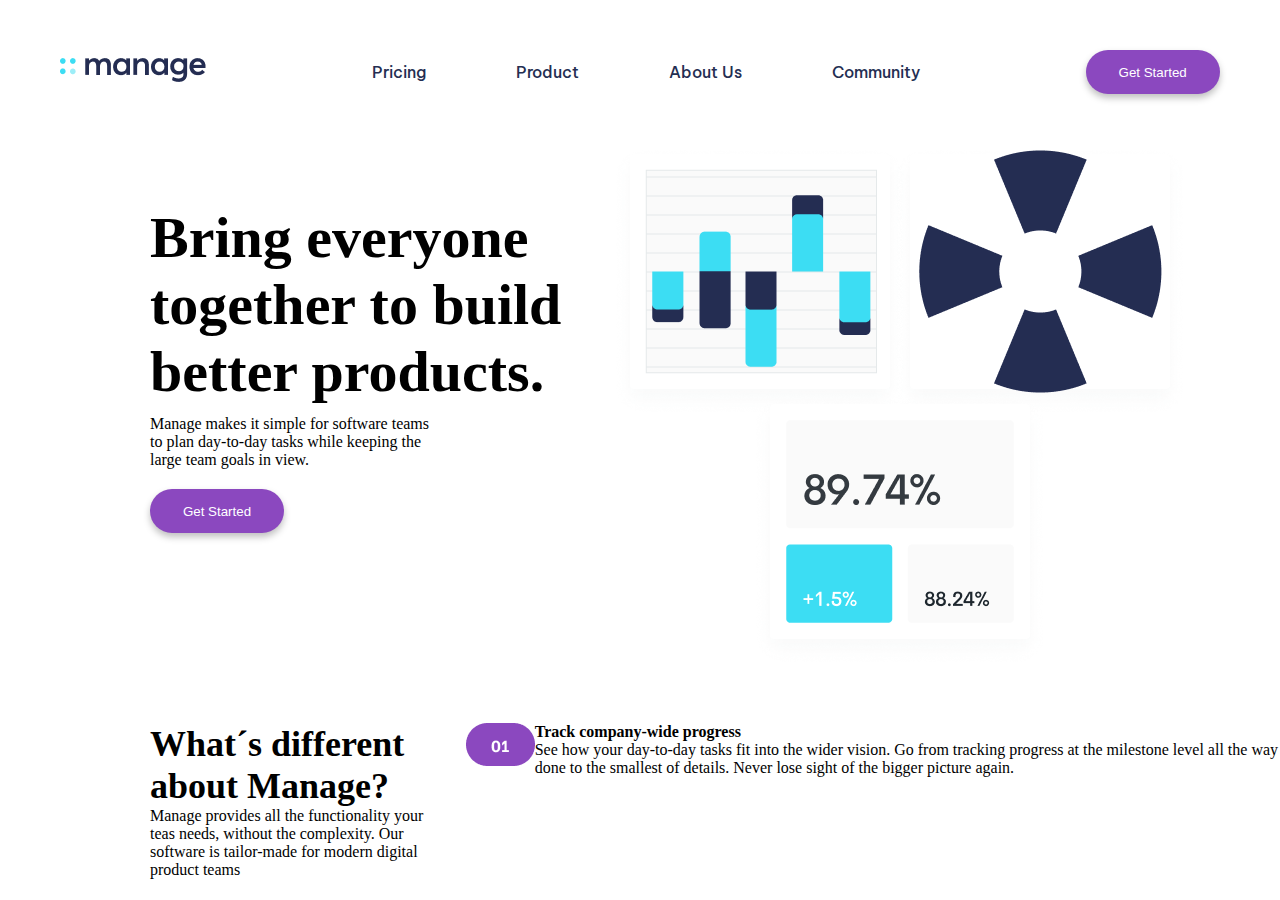
==== htmlexam/index.html @ b89f194b "examen html" ====
<!DOCTYPE html>
<html lang="en">
<head>
    <meta charset="UTF-8">
    <meta http-equiv="X-UA-Compatible" content="IE=edge">
    <meta name="viewport" content="width=device-width, initial-scale=1.0">
    <link rel="stylesheet" href="css/style.css">

    <link rel="preconnect" href="https://fonts.googleapis.com">
    <link rel="preconnect" href="https://fonts.gstatic.com" crossorigin>
    <link href="https://fonts.googleapis.com/css2?family=Be+Vietnam+Pro:ital,wght@1,200&display=swap" rel="stylesheet">
   

    <title>Document</title>
</head>
<body>
         
     <header class="container-flex">
          <div>
              <img src="img/Logo.png" alt="logo-manage">   
          </div>
         
          <nav>
            <ul class="flex-list">
                <li><a href="#">Pricing</a></li>
                <li><a href="#">Product</a></li>
                <li><a href="#">About Us</a></li>
                <li><a href="#">Community</a></li>
            </ul>
          </nav>


          <button class="btn-estilo btn" type="submit">Get Started</button>

    </header>

    <main>
           <section class="cont-principal flex-container">
             
            <div class="contenedor-1">
                <h2>Bring everyone <br>
                    together to build <br>
                    better products.</h2>
    
                   <p> Manage makes it simple for software teams <br>
                    to plan day-to-day tasks while keeping the  <br>
                    large team goals in view. </p> 


                    <button class="btn-estilo btn-2" type="submit">Get Started</button>

            </div>    
     
                
          
        

                <div class="img">
                    <img src="./img/Ilustracion.png" alt="img-principal">
                </div>


           </section>
           



        <section class="flex-container">
                    

            <div class="cont-sec-1">
              <h3>What´s different about
                Manage?</h3>

                <p>Manage provides all the functionality your <br>
                    teas needs, without the complexity. Our <br> software is tailor-made for modern digital product teams</p>
            </div>
              

            <div class="listas flex-1">
             <div>
                <img src="./img/btn-1.png" alt="">
            </div>

            <div id="texto-tipo" >
                <h4>Track company-wide progress</h4>
                <p>
                    See how your day-to-day tasks fit into the wider vision. Go from tracking progress at the milestone level all the way done to the smallest of details. Never lose sight of the bigger picture again.
                </p>
 
            </div>


            


          
      

            </div>
           





                
             





 
       









           </section>
            

          

























      
        

    </main>




</body>
</html>
---- htmlexam/css/style.css ----
*{
     margin:0;
     padding: 0;
     box-sizing: border-box;

     
   
}



.container-flex{
  display: flex;
  justify-content: space-around;
  align-items: center;
  margin-top: 50px;
    
}

.flex-list{
    display: flex;
    list-style: none;
    
}

.flex-list li a{
    text-decoration: none;
    margin:  45px;
    color:#242E52;
    
    font-family: 'Be Vietnam Pro', sans-serif;
    font-style: normal;
    font-weight: 500;

    
    
}


.btn-estilo{
    width: 134px;
    height: 44px; 


    background-color: #8B48BF;
    box-shadow: 0px 4px 7px rgba(0, 0, 0, 0.25);
    border-radius: 50px;
    border: none;
    color: white;
    
    


}

/*Main */ 


.flex-container {

     display: flex;
     justify-content: center;
     justify-content: space-between;
     margin-top: 50px; 

}

.contenedor-1{
    flex-direction: column;
    margin-top: 60px;
    margin-left: 150px;
    
    
    
    
}



.contenedor-1, h2 {
    font-family: 'Be Vietnam';
    font-style: normal;
    font-weight: 700;
    font-size: 58px;
    margin-bottom:10px;

   
     
  
}

.contenedor-1, p {

    font-family: 'Be Vietnam';
    font-style: normal;
    font-weight: 500;
    font-size: 16px;
    

   

   
}

.btn-2{
   margin-top: 20px;
}

.cont-principal img {
    margin-right: 90px;
}



/* Segundo Contenido, titulo y LISTAS*/ 

.cont-sec-1{
    margin-left: 150px;
}

.cont-sec-1 h3{
    
font-family: 'Be Vietnam';
font-style: normal;
font-weight: 700;
font-size: 36px;
}

.con-sec-1 p{
    font-family: 'Be Vietnam';
    font-style: normal;
    font-weight: 500;
    font-size: 16px;
}




.flex-1{
    display: flex;
    
}
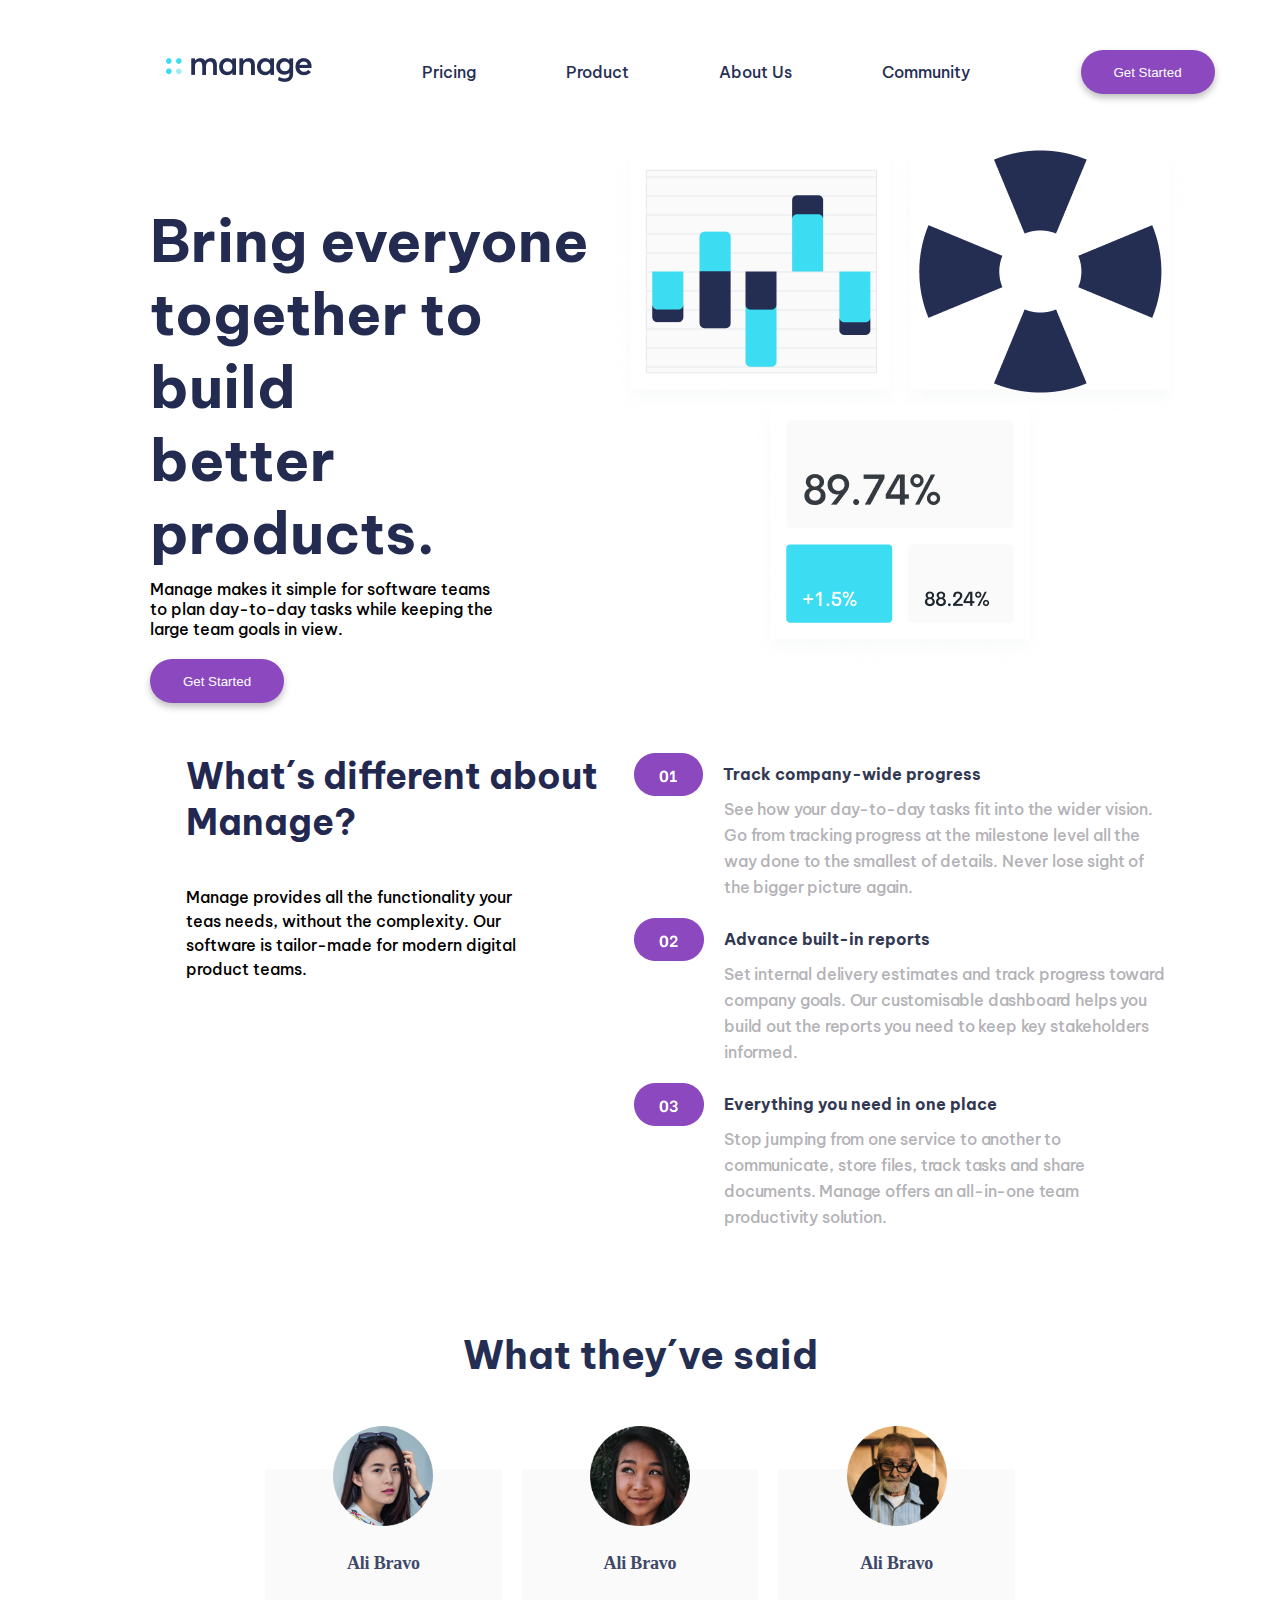
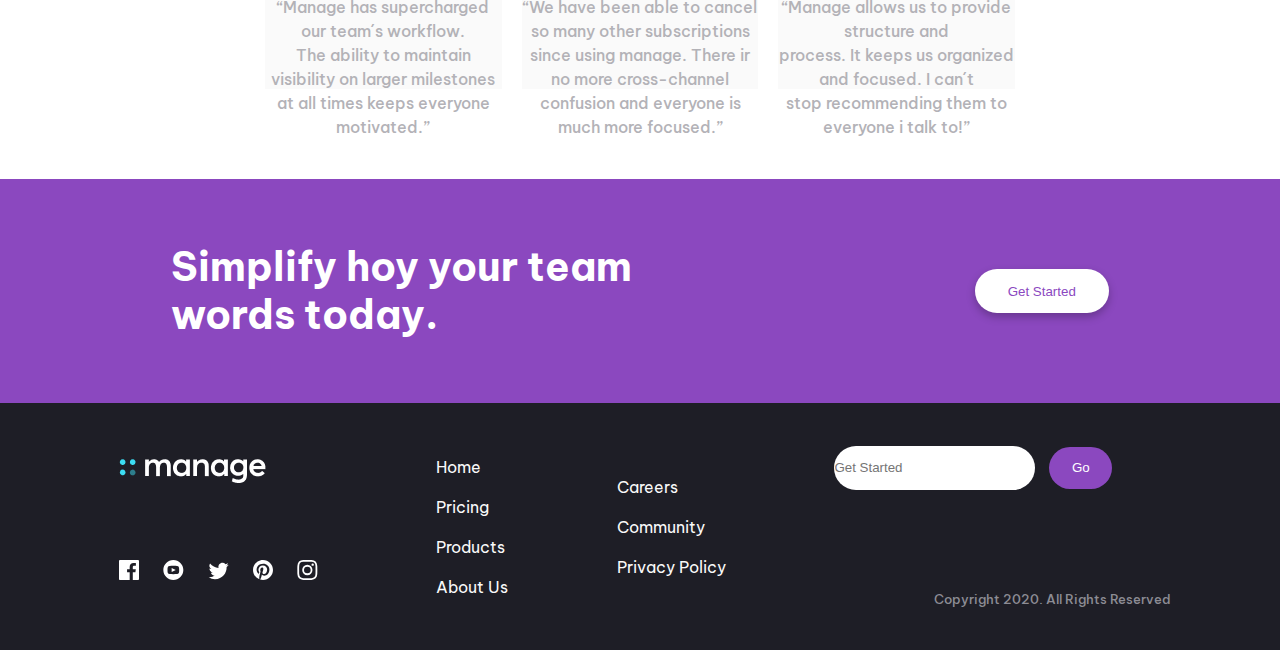
==== commit 24b9134e: "update" ====
--- a/htmlexam/index.html
+++ b/htmlexam/index.html
@@ -4,15 +4,16 @@
     <meta charset="UTF-8">
     <meta http-equiv="X-UA-Compatible" content="IE=edge">
     <meta name="viewport" content="width=device-width, initial-scale=1.0">
-    <link rel="stylesheet" href="css/style.css">
-
+    <title>Document</title>
     <link rel="preconnect" href="https://fonts.googleapis.com">
     <link rel="preconnect" href="https://fonts.gstatic.com" crossorigin>
-    <link href="https://fonts.googleapis.com/css2?family=Be+Vietnam+Pro:ital,wght@1,200&display=swap" rel="stylesheet">
-   
-
-    <title>Document</title>
+    <link href="https://fonts.googleapis.com/css2?family=Be+Vietnam+Pro&display=swap" rel="stylesheet">
+
+    <link rel="stylesheet" href="css/style.css">
+   
+ 
 </head>
+
 <body>
          
      <header class="container-flex">
@@ -69,89 +70,259 @@
                     
 
             <div class="cont-sec-1">
-              <h3>What´s different about
+              <h3>What´s different about <br>
                 Manage?</h3>
 
                 <p>Manage provides all the functionality your <br>
-                    teas needs, without the complexity. Our <br> software is tailor-made for modern digital product teams</p>
+                    teas needs, without the complexity. Our <br> software is tailor-made for modern digital <br> product teams.</p>
             </div>
+    
+
+
+
+
+           <div class="prueba"> <!--Comienzo de Lista-->
+           
+
+            <div class="list-1">
+             <div class="flex-1">
+                <img src="./img/btn-1.png" alt="">
+                <h3>Track company-wide progress</h3>
+             </div>
+
+               <div>
+                <p>See how your day-to-day tasks fit into the wider vision. <br> Go from tracking progress at the  milestone level all the<br> way done to the smallest of details. Never lose sight of <br> the bigger picture again.</p>
+               </div>
+
+            
+
+            </div>
+
+      <br>
+
+            <div class="list-1">
+                <div class="flex-1">
+                   <img src="./img/btn-2.png" alt="">
+                   <h3>Advance built-in reports</h3>
+                </div>
+   
+                  <div>
+                   <p>Set internal delivery estimates and track progress  toward <br> company goals.  Our customisable dashboard helps you <br> build out the reports you need to keep key stakeholders   <br>informed.</p>
+                  </div>
+   
+               
+                 </div>
+
+                 <br>
+
+
+
+                 <div class="list-1">
+                    <div class="flex-1">
+                       <img src="./img/btn-3.png" alt="">
+                       <h3>Everything you need in one place</h3>
+                    </div>
+       
+                      <div>
+                       <p>Stop jumping from one service to another to <br> communicate, store files, track tasks and share <br> documents. Manage offers an all-in-one team <br> productivity solution.</p>
+
+                      </div>
+       
+                   
+                     </div>
+               
+            
+
+
+            </div> <!--Final de Lista-->
+           
               
 
-            <div class="listas flex-1">
-             <div>
-                <img src="./img/btn-1.png" alt="">
+             </section>     
+
+              
+             
+             <h3 class="texto-3">What they´ve said</h3>
+
+
+
+         <section class="flex-avatar">
+                    
+                   
+                <article class="avatar-1 ">
+
+                     <div class="img-avatar">
+                        <img  width="100" height="100" src="./img/avatar-anisha.png" alt="anisha">
+                    </div>
+
+    
+                 <div class="texto-carta">
+                        <div>
+                           <h4>Ali Bravo</h4> 
+                        <p>“Manage has supercharged our team´s workflow. <br> The ability to maintain visibility on larger milestones <br> at all times keeps everyone motivated.”</p>
+                    </div>     
+                        
+                       </article>
+
+
+                       <article class="avatar-1 ">
+
+                        <div class="img-avatar">
+                           <img  width="100" height="100" src="./img/avatar-ali.png" alt="ali">
+                       </div>
+   
+       
+                    <div class="texto-carta">
+                           <div>
+                              <h4>Ali Bravo</h4> 
+                           <p>“We have been able to cancel so many other subscriptions since using manage. There ir <br> no more cross-channel confusion and everyone is  much more focused.”</p>
+                       </div>     
+                           
+                      
+   
+   
+                    </article>
+
+
+                    <article class="avatar-1 ">
+
+                        <div class="img-avatar">
+                           <img  width="100" height="100" src="./img/avatar-richard.png" alt="richard">
+                       </div>
+   
+       
+                    <div class="texto-carta">
+                           <div>
+                              <h4>Ali Bravo</h4> 
+                           <p>“Manage allows us to provide structure and <br> process. It keeps us organized and focused. I can´t <br> stop recommending them to everyone i talk to!”</p>
+                       </div>     
+                           
+                      
+   
+                 </article>
+
+
+                 
+             </section>
+          
+
+             <footer>
+                
+             <section class="flex-footer footer-1">   
+                <div>
+                    <h3>Simplify hoy your team <br>
+                        words today.</h3>
+                </div>
+
+                <div>
+                <button class="btn-white" type="submit">Get Started</button>
+                </div>
+
+            </section>
+        
+              
+               <section class="flex-footer-2 footer-2">
+                 
+            
+
+                <div class="logo-social">
+
+                 <div class="logo-manage">
+                        <img src="./img/Logo-white.png"   alt="logo-manage">
+                </div>
+                
+                
+                
+                <div class="social-iconos">
+                    <img src="./img/icon-facebook.svg" alt="">
+                    <img src="./img/icon-youtube.svg" alt="">
+                    <img src="./img/icon-twitter.svg" alt="">
+                    <img src="./img/icon-pinterest.svg" alt="">
+                    <img src="./img/icon-instagram.svg" alt="">
+                </div>
+
             </div>
 
-            <div id="texto-tipo" >
-                <h4>Track company-wide progress</h4>
-                <p>
-                    See how your day-to-day tasks fit into the wider vision. Go from tracking progress at the milestone level all the way done to the smallest of details. Never lose sight of the bigger picture again.
-                </p>
- 
+                <div class="listas">
+                    <ul>
+                        <li>Home</li>
+                        <li>Pricing</li>
+                        <li>Products</li>
+                        <li>About Us</li>
+                        
+                    </ul>
+                </div>
+
+
+                <div  class="listas">
+                    <ul>
+                        <li>Careers</li>
+                        <li>Community</li>
+                        <li>Privacy Policy</li>
+                    </ul>
+                </div>
+
+         </div>         
+
+
+            <div class="input-style">
+                <input type="text" id="ingresar" placeholder="Get Started">
+                <button class="btn-footer">Go</button>
+                <p>Copyright 2020. All Rights Reserved</p>
             </div>
 
 
+               </section>
+
+
+             </footer>
+
+
+
+
+
+
+    
+
+          
             
 
-
           
-      
-
-            </div>
+
+
+
+
+
+
+
+
+
+
+
+
+
+
+
+
+
+
+
+
+
+
+
+
+
+     
            
 
 
 
 
 
-                
-             
-
-
-
-
-
- 
-       
-
-
-
-
-
-
-
-
-
-           </section>
-            
-
-          
-
-
-
-
-
-
-
-
-
-
-
-
-
-
-
-
-
-
-
-
-
-
-
-
-
-      
+
+
+
         
 
     </main>
--- a/htmlexam/css/style.css
+++ b/htmlexam/css/style.css
@@ -11,10 +11,14 @@
 
 .container-flex{
   display: flex;
-  justify-content: space-around;
+  justify-content: space-evenly;
   align-items: center;
   margin-top: 50px;
     
+}
+
+.container-flex img {
+    margin-left: 100px;
 }
 
 .flex-list{
@@ -47,6 +51,7 @@
     border-radius: 50px;
     border: none;
     color: white;
+    cursor: pointer;
     
     
 
@@ -60,7 +65,8 @@
 
      display: flex;
      justify-content: center;
-     justify-content: space-between;
+     justify-content:space-evenly;
+
      margin-top: 50px; 
 
 }
@@ -77,24 +83,28 @@
 
 
 
-.contenedor-1, h2 {
-    font-family: 'Be Vietnam';
+.contenedor-1 h2 {
+    font-family: 'Be Vietnam Pro', sans-serif;
     font-style: normal;
     font-weight: 700;
     font-size: 58px;
     margin-bottom:10px;
 
+    color: #232C50;
+
+
    
      
   
 }
 
-.contenedor-1, p {
-
-    font-family: 'Be Vietnam';
+.contenedor-1 p {
+
+    font-family: 'Be Vietnam Pro', sans-serif;
     font-style: normal;
     font-weight: 500;
     font-size: 16px;
+    color: black;
     
 
    
@@ -104,6 +114,7 @@
 
 .btn-2{
    margin-top: 20px;
+
 }
 
 .cont-principal img {
@@ -120,25 +131,293 @@
 
 .cont-sec-1 h3{
     
-font-family: 'Be Vietnam';
+font-family: 'Be Vietnam Pro', sans-serif;
 font-style: normal;
 font-weight: 700;
 font-size: 36px;
-}
-
-.con-sec-1 p{
-    font-family: 'Be Vietnam';
+
+color: #232851
+
+
+}
+
+
+.cont-sec-1 p {
+
+    font-family: 'Be Vietnam Pro', sans-serif;
     font-style: normal;
     font-weight: 500;
     font-size: 16px;
-}
-
-
-
-
-.flex-1{
-    display: flex;
-    
-}
-
-
+    line-height: 151.1%;
+    /* or 24px */
+    
+    display: flex;
+    align-items: center;
+    
+    color: #000000;
+   
+    margin-top: 40px;
+}
+
+
+
+
+
+
+
+
+
+
+
+/* ITEMS LISTAS*/
+
+.flex-1 {
+    display: flex;
+    align-items: center;
+    
+}
+
+
+
+.flex-1 h3{
+    margin-left: 20px;
+
+    
+    font-family: 'Be Vietnam Pro', sans-serif;
+    font-style: normal;
+    font-weight: 700;
+    font-size: 16px;
+    line-height: 23px;
+
+    color: #323851;
+    
+}
+
+.list-1 p {
+    margin-left: 90px;
+  
+
+    font-family: 'Be Vietnam Pro', sans-serif;
+    font-style: normal;
+    font-weight: 500;
+    font-size: 16.2984px;
+    line-height: 26px;
+    text-align:justify;
+    letter-spacing: -0.01em;
+
+    color: #B3B2B7;
+   
+}
+
+
+
+/*Elementos de prueba*/
+
+.prueba{
+    width:600px;
+    margin-right: 10px;
+    
+}
+
+/* Tercera Seccion*/ 
+
+
+.texto-3{
+    text-align: center;
+
+    font-family: 'Be Vietnam Pro', sans-serif;
+    font-style: normal;
+    font-weight: 700;
+    font-size: 39px;
+
+    color: #242E53;
+
+    margin-top: 100px;
+}
+
+
+/* Secciones de avatares*/
+
+.flex-avatar {
+    display: flex;
+    gap: 20px;
+    margin: 90px 265px;
+} 
+
+.avatar-1 {
+    
+    width: 420px;
+    height: 220px;
+
+    display: flex;
+    flex-direction: column;
+    text-align: center;
+    line-height:1.5em;
+    background: #FAFAFA;
+
+   
+}
+
+.img-avatar{
+    position: relative;
+    bottom: 43px;
+}
+
+.texto-carta {
+    position: relative;
+    bottom:25px;
+}
+
+.texto-carta h4 {
+    color: #232851;
+    font-size: 18px;
+    letter-spacing: -0.01em;
+     margin-bottom:20px;
+    color: #3F4868;
+}
+
+.texto-carta p{
+    font-family: 'Be Vietnam Pro', sans-serif;
+    color: #B3B2B7;
+    font-weight: 500;
+
+    font-style: normal;
+
+   
+   
+
+}
+
+
+/*Footer*/
+
+.flex-footer{
+    display: flex;
+    justify-content: space-around;
+   
+   
+}
+
+
+.footer-1{
+    background: #8B48BF;
+    height: 224px;
+    align-items: center;
+  
+
+}
+
+
+.footer-1 h3 {
+    font-family: 'Be Vietnam Pro', sans-serif;
+    color: white;
+    font-size: 24px;
+    font-weight: 700;
+    font-size: 40px;
+    line-height: 48px;
+
+
+
+}
+
+
+.btn-white{
+   
+    background: white;
+    color: #8B48BF;
+    cursor: pointer;
+
+    box-shadow: 0px 4px 8px rgba(0, 0, 0, 0.25);
+    border-radius: 50px; 
+    border: none;
+
+    width: 134px;
+    height: 44px;
+
+}
+
+/*FOOTER 2*/ 
+
+
+
+.flex-footer-2 {
+    display: flex;
+
+    justify-content: space-evenly;
+    align-items: center;
+    
+}
+
+.footer-2 {
+
+height: 247px;
+background: #1E1E26;
+
+}
+
+
+.logo-manage {
+    margin-bottom: 60px;
+    margin-left: 10px;
+}
+
+
+
+.social-iconos img{
+    margin: 10px;
+}
+
+
+.listas ul li{
+    color: #FAFAFA;
+    list-style: none;
+
+    font-family: 'Be Vietnam Pro', sans-serif;
+    font-style: normal;
+    font-weight: 400;
+    font-size: 16px;
+
+    line-height: 2.5em;
+
+}
+
+.input-style input{
+    width: 201px;
+    height: 44px;
+
+    background: #FFFFFF;
+    border-radius: 50px;
+    
+    border: none;
+}
+
+.btn-footer{
+    width: 63px;
+    height: 42px;
+
+    background: #8B48BF;
+    border-radius: 50px;
+    border: none;
+    color: white;
+    margin-left: 10px;
+
+}
+
+.input-style p {
+
+    margin: 100px 0 0 100px;
+
+
+    font-family: 'Be Vietnam Pro', sans-serif;
+    font-style: normal;
+    font-weight: 500;
+    font-size: 12.5px;
+    line-height: 18px;
+    
+
+    color: #8C8C94
+}
+
+
+
+ 